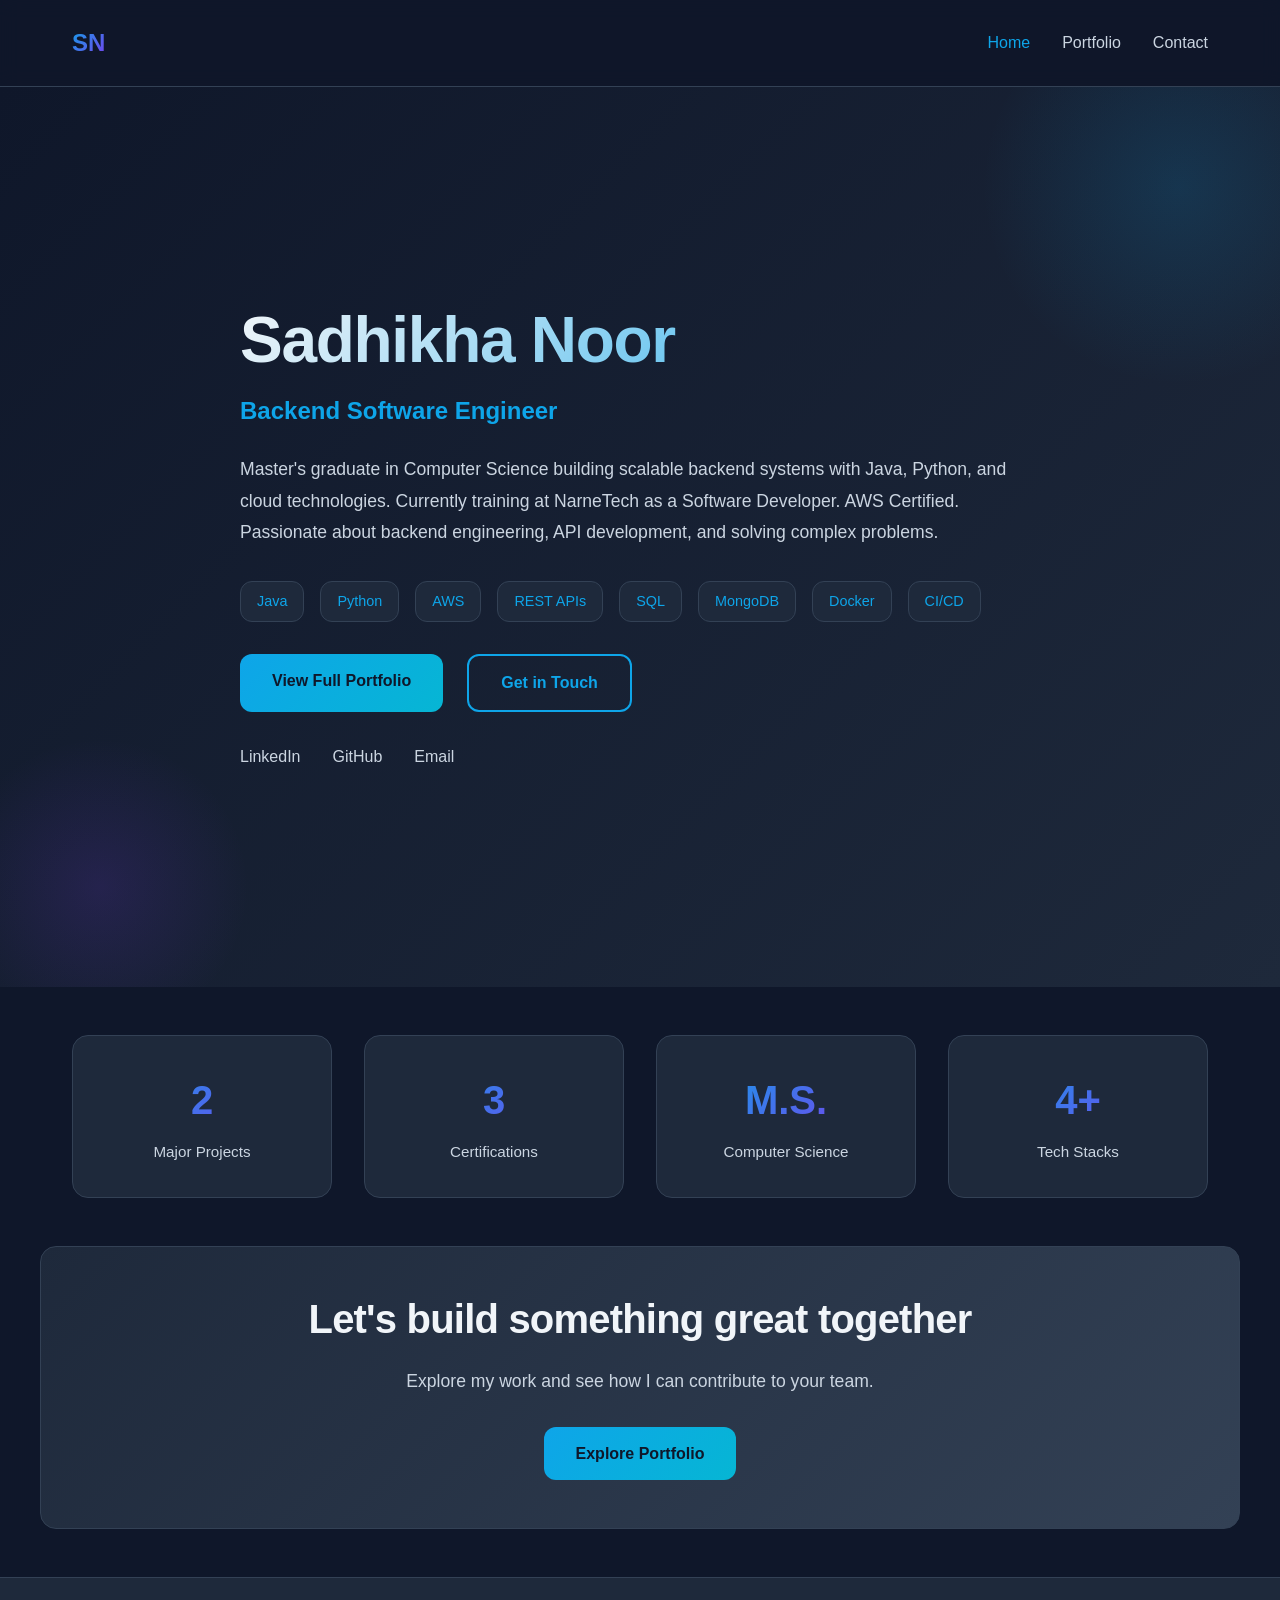
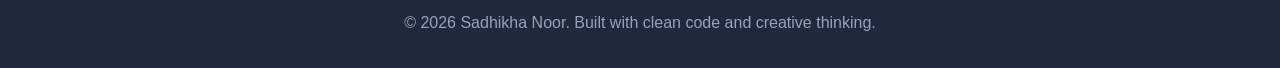
==== index.html @ 1e7cc941 "Add files via upload" ====
<!DOCTYPE html>
<html lang="en">
<head>
    <meta charset="UTF-8">
    <meta name="viewport" content="width=device-width, initial-scale=1.0">
    <title>Sadhikha Noor - Backend Software Engineer</title>
    <link rel="stylesheet" href="style.css">
</head>
<body>
    <nav class="navbar">
        <div class="nav-container">
            <div class="logo">SN</div>
            <ul class="nav-links">
                <li><a href="index.html" class="active">Home</a></li>
                <li><a href="portfolio.html">Portfolio</a></li>
                <li><a href="portfolio.html#contact">Contact</a></li>
            </ul>
        </div>
    </nav>

    <main>
        <!-- Hero Section -->
        <section class="hero">
            <div class="hero-content">
                <h1 class="hero-title">Sadhikha Noor</h1>
                <p class="hero-subtitle">Backend Software Engineer</p>
                
                <p class="hero-description">
                    Master's graduate in Computer Science building scalable backend systems with Java, Python, and cloud technologies. Currently training at NarneTech as a Software Developer. AWS Certified. Passionate about backend engineering, API development, and solving complex problems.
                </p>

                <div class="skills-grid">
                    <span class="skill-tag">Java</span>
                    <span class="skill-tag">Python</span>
                    <span class="skill-tag">AWS</span>
                    <span class="skill-tag">REST APIs</span>
                    <span class="skill-tag">SQL</span>
                    <span class="skill-tag">MongoDB</span>
                    <span class="skill-tag">Docker</span>
                    <span class="skill-tag">CI/CD</span>
                </div>

                <div class="cta-buttons">
                    <a href="portfolio.html" class="btn btn-primary">View Full Portfolio</a>
                    <a href="portfolio.html#contact" class="btn btn-secondary">Get in Touch</a>
                </div>

                <div class="social-links">
                    <a href="https://linkedin.com/in/sadhikhanoor" target="_blank" class="social-link">LinkedIn</a>
                    <a href="https://github.com/sadhikhanoor786" target="_blank" class="social-link">GitHub</a>
                    <a href="mailto:sadhikhanoor786@gmail.com" class="social-link">Email</a>
                </div>
            </div>
        </section>

        <!-- Quick Stats -->
        <section class="stats">
            <div class="stat-card">
                <div class="stat-number">2</div>
                <div class="stat-label">Major Projects</div>
            </div>
            <div class="stat-card">
                <div class="stat-number">3</div>
                <div class="stat-label">Certifications</div>
            </div>
            <div class="stat-card">
                <div class="stat-number">M.S.</div>
                <div class="stat-label">Computer Science</div>
            </div>
            <div class="stat-card">
                <div class="stat-number">4+</div>
                <div class="stat-label">Tech Stacks</div>
            </div>
        </section>

        <!-- Call to Action -->
        <section class="cta-section">
            <h2>Let's build something great together</h2>
            <p>Explore my work and see how I can contribute to your team.</p>
            <a href="portfolio.html" class="btn btn-primary">Explore Portfolio</a>
        </section>
    </main>

    <footer class="footer">
        <p>&copy; 2026 Sadhikha Noor. Built with clean code and creative thinking.</p>
    </footer>
</body>
</html>
---- style.css ----
/* ========================================
   DESIGN TOKENS & VARIABLES
   ======================================== */

:root {
    --bg-primary: #0F172A;
    --bg-secondary: #1E293B;
    --bg-tertiary: #334155;
    
    --text-primary: #F1F5F9;
    --text-secondary: #CBD5E1;
    --text-muted: #94A3B8;
    
    --accent-primary: #0EA5E9;
    --accent-secondary: #7C3AED;
    --accent-tertiary: #06B6D4;
    
    --border-color: #334155;
    --border-subtle: #1E293B;
    
    --radius-sm: 0.5rem;
    --radius-md: 0.75rem;
    --radius-lg: 1rem;
    
    --spacing-xs: 0.5rem;
    --spacing-sm: 1rem;
    --spacing-md: 1.5rem;
    --spacing-lg: 2rem;
    --spacing-xl: 3rem;
    
    --transition-fast: 150ms ease-in-out;
    --transition-base: 300ms ease-in-out;
    --transition-slow: 500ms ease-in-out;
}

/* ========================================
   GLOBAL STYLES
   ======================================== */

* {
    margin: 0;
    padding: 0;
    box-sizing: border-box;
}

html {
    scroll-behavior: smooth;
}

body {
    background-color: var(--bg-primary);
    color: var(--text-primary);
    font-family: -apple-system, BlinkMacSystemFont, 'Segoe UI', Roboto, Oxygen, Ubuntu, Cantarell, sans-serif;
    font-size: 16px;
    line-height: 1.6;
    overflow-x: hidden;
}

/* Headings */
h1, h2, h3, h4, h5, h6 {
    font-weight: 700;
    line-height: 1.2;
    letter-spacing: -0.02em;
}

h1 { font-size: 3.5rem; }
h2 { font-size: 2.5rem; }
h3 { font-size: 1.75rem; }
h4 { font-size: 1.25rem; }
h5 { font-size: 1.1rem; }
h6 { font-size: 1rem; }

a {
    color: var(--accent-primary);
    text-decoration: none;
    transition: color var(--transition-base);
}

a:hover {
    color: var(--accent-tertiary);
}

/* ========================================
   NAVIGATION
   ======================================== */

.navbar {
    position: sticky;
    top: 0;
    z-index: 1000;
    background-color: var(--bg-primary);
    border-bottom: 1px solid var(--border-color);
    backdrop-filter: blur(10px);
    background-color: rgba(15, 23, 42, 0.8);
}

.nav-container {
    max-width: 1200px;
    margin: 0 auto;
    padding: var(--spacing-md) var(--spacing-lg);
    display: flex;
    justify-content: space-between;
    align-items: center;
}

.logo {
    font-size: 1.5rem;
    font-weight: 800;
    background: linear-gradient(135deg, var(--accent-primary), var(--accent-secondary));
    -webkit-background-clip: text;
    -webkit-text-fill-color: transparent;
    background-clip: text;
}

.nav-links {
    display: flex;
    list-style: none;
    gap: var(--spacing-lg);
}

.nav-links a {
    color: var(--text-secondary);
    font-weight: 500;
    transition: color var(--transition-base);
}

.nav-links a:hover,
.nav-links a.active {
    color: var(--accent-primary);
}

/* ========================================
   HERO SECTION
   ======================================== */

.hero {
    min-height: 100vh;
    display: flex;
    align-items: center;
    justify-content: center;
    padding: var(--spacing-xl) var(--spacing-lg);
    background: linear-gradient(135deg, var(--bg-primary) 0%, var(--bg-secondary) 100%);
    position: relative;
    overflow: hidden;
}

.hero::before {
    content: '';
    position: absolute;
    width: 400px;
    height: 400px;
    background: radial-gradient(circle, rgba(14, 165, 233, 0.15) 0%, transparent 70%);
    border-radius: 50%;
    top: -100px;
    right: -100px;
    pointer-events: none;
}

.hero::after {
    content: '';
    position: absolute;
    width: 300px;
    height: 300px;
    background: radial-gradient(circle, rgba(124, 58, 237, 0.15) 0%, transparent 70%);
    border-radius: 50%;
    bottom: -50px;
    left: -50px;
    pointer-events: none;
}

.hero-content {
    max-width: 800px;
    z-index: 1;
    animation: fadeInUp 0.8s ease-out;
}

.hero-title {
    font-size: 4rem;
    margin-bottom: var(--spacing-sm);
    background: linear-gradient(135deg, var(--text-primary) 0%, var(--accent-primary) 100%);
    -webkit-background-clip: text;
    -webkit-text-fill-color: transparent;
    background-clip: text;
    line-height: 1.1;
}

.hero-subtitle {
    font-size: 1.5rem;
    color: var(--accent-primary);
    font-weight: 600;
    margin-bottom: var(--spacing-md);
}

.hero-description {
    font-size: 1.1rem;
    color: var(--text-secondary);
    margin-bottom: var(--spacing-lg);
    line-height: 1.8;
}

/* Skills Grid */
.skills-grid {
    display: flex;
    flex-wrap: wrap;
    gap: var(--spacing-sm);
    margin-bottom: var(--spacing-lg);
}

.skill-tag {
    display: inline-block;
    background-color: var(--bg-secondary);
    color: var(--accent-primary);
    padding: 0.5rem 1rem;
    border-radius: var(--radius-md);
    font-size: 0.9rem;
    font-weight: 500;
    border: 1px solid var(--border-color);
    transition: all var(--transition-base);
}

.skill-tag:hover {
    background-color: var(--accent-primary);
    color: var(--bg-primary);
    transform: translateY(-2px);
}

/* CTA Buttons */
.cta-buttons {
    display: flex;
    gap: var(--spacing-md);
    margin-bottom: var(--spacing-lg);
    flex-wrap: wrap;
}

.btn {
    display: inline-block;
    padding: 0.875rem 2rem;
    border-radius: var(--radius-md);
    font-weight: 600;
    font-size: 1rem;
    border: none;
    cursor: pointer;
    transition: all var(--transition-base);
    text-align: center;
}

.btn-primary {
    background: linear-gradient(135deg, var(--accent-primary), var(--accent-tertiary));
    color: var(--bg-primary);
}

.btn-primary:hover {
    transform: translateY(-2px);
    box-shadow: 0 10px 30px rgba(14, 165, 233, 0.3);
}

.btn-secondary {
    background-color: transparent;
    color: var(--accent-primary);
    border: 2px solid var(--accent-primary);
}

.btn-secondary:hover {
    background-color: var(--accent-primary);
    color: var(--bg-primary);
    transform: translateY(-2px);
}

/* Social Links */
.social-links {
    display: flex;
    gap: var(--spacing-lg);
}

.social-link {
    color: var(--text-secondary);
    font-weight: 500;
    transition: color var(--transition-base);
}

.social-link:hover {
    color: var(--accent-primary);
}

/* ========================================
   STATS SECTION
   ======================================== */

.stats {
    max-width: 1200px;
    margin: var(--spacing-xl) auto;
    padding: 0 var(--spacing-lg);
    display: grid;
    grid-template-columns: repeat(auto-fit, minmax(200px, 1fr));
    gap: var(--spacing-lg);
}

.stat-card {
    background-color: var(--bg-secondary);
    padding: var(--spacing-lg);
    border-radius: var(--radius-lg);
    border: 1px solid var(--border-color);
    text-align: center;
    transition: all var(--transition-base);
}

.stat-card:hover {
    transform: translateY(-4px);
    border-color: var(--accent-primary);
    box-shadow: 0 10px 30px rgba(14, 165, 233, 0.15);
}

.stat-number {
    font-size: 2.5rem;
    font-weight: 800;
    background: linear-gradient(135deg, var(--accent-primary), var(--accent-secondary));
    -webkit-background-clip: text;
    -webkit-text-fill-color: transparent;
    background-clip: text;
    margin-bottom: var(--spacing-xs);
}

.stat-label {
    color: var(--text-secondary);
    font-size: 0.95rem;
}

/* ========================================
   CTA SECTION
   ======================================== */

.cta-section {
    max-width: 1200px;
    margin: var(--spacing-xl) auto;
    padding: var(--spacing-xl);
    background: linear-gradient(135deg, var(--bg-secondary) 0%, var(--bg-tertiary) 100%);
    border-radius: var(--radius-lg);
    border: 1px solid var(--border-color);
    text-align: center;
}

.cta-section h2 {
    margin-bottom: var(--spacing-md);
}

.cta-section p {
    color: var(--text-secondary);
    margin-bottom: var(--spacing-lg);
    font-size: 1.1rem;
}

/* ========================================
   PAGE HEADER
   ======================================== */

.page-header {
    max-width: 1200px;
    margin: var(--spacing-xl) auto var(--spacing-lg);
    padding: 0 var(--spacing-lg);
    text-align: center;
}

.page-header h1 {
    margin-bottom: var(--spacing-md);
}

.page-header p {
    font-size: 1.1rem;
    color: var(--text-secondary);
}

/* ========================================
   SECTIONS
   ======================================== */

.section {
    max-width: 1200px;
    margin: var(--spacing-xl) auto;
    padding: 0 var(--spacing-lg);
}

.section-title {
    font-size: 2.2rem;
    margin-bottom: var(--spacing-lg);
    position: relative;
    display: inline-block;
}

.section-title::after {
    content: '';
    position: absolute;
    bottom: -10px;
    left: 0;
    width: 60px;
    height: 4px;
    background: linear-gradient(90deg, var(--accent-primary), var(--accent-secondary));
    border-radius: 2px;
}

/* ========================================
   PROJECTS GRID
   ======================================== */

.projects-grid {
    display: grid;
    grid-template-columns: repeat(auto-fit, minmax(350px, 1fr));
    gap: var(--spacing-lg);
    margin-top: var(--spacing-lg);
}

.project-card {
    background-color: var(--bg-secondary);
    border: 1px solid var(--border-color);
    border-radius: var(--radius-lg);
    padding: var(--spacing-lg);
    transition: all var(--transition-base);
    display: flex;
    flex-direction: column;
    height: 100%;
}

.project-card:hover {
    transform: translateY(-6px);
    border-color: var(--accent-primary);
    box-shadow: 0 20px 40px rgba(14, 165, 233, 0.2);
}

.project-header {
    display: flex;
    justify-content: space-between;
    align-items: flex-start;
    margin-bottom: var(--spacing-md);
    gap: var(--spacing-md);
}

.project-header h3 {
    font-size: 1.4rem;
    flex: 1;
}

.project-type {
    background-color: var(--bg-tertiary);
    color: var(--accent-secondary);
    padding: 0.25rem 0.75rem;
    border-radius: var(--radius-sm);
    font-size: 0.8rem;
    font-weight: 600;
    white-space: nowrap;
}

.project-description {
    color: var(--text-secondary);
    margin-bottom: var(--spacing-md);
    line-height: 1.7;
    flex-grow: 1;
}

.tech-stack {
    display: flex;
    flex-wrap: wrap;
    gap: var(--spacing-xs);
    margin-bottom: var(--spacing-md);
}

.tech-badge {
    display: inline-block;
    background-color: var(--bg-tertiary);
    color: var(--accent-primary);
    padding: 0.35rem 0.75rem;
    border-radius: var(--radius-sm);
    font-size: 0.8rem;
    font-family: 'Courier New', monospace;
    font-weight: 500;
    border: 1px solid var(--border-subtle);
    transition: all var(--transition-base);
}

.tech-badge:hover {
    background-color: var(--accent-primary);
    color: var(--bg-primary);
    transform: scale(1.05);
}

.project-links {
    display: flex;
    gap: var(--spacing-md);
}

.project-link {
    color: var(--accent-primary);
    font-weight: 600;
    transition: color var(--transition-base);
}

.project-link:hover {
    color: var(--accent-tertiary);
}

/* ========================================
   EXPERIENCE SECTION
   ======================================== */

.experience-item {
    background-color: var(--bg-secondary);
    border-left: 4px solid var(--accent-primary);
    padding: var(--spacing-lg);
    margin-bottom: var(--spacing-lg);
    border-radius: var(--radius-md);
    transition: all var(--transition-base);
}

.experience-item:hover {
    transform: translateX(4px);
    box-shadow: 0 10px 30px rgba(14, 165, 233, 0.1);
}

.exp-header h3 {
    font-size: 1.3rem;
    margin-bottom: 0.25rem;
}

.company {
    color: var(--accent-primary);
    font-weight: 600;
    font-size: 0.95rem;
}

.exp-period {
    color: var(--text-muted);
    font-size: 0.9rem;
    margin-bottom: var(--spacing-md);
    font-weight: 500;
}

.exp-details p {
    color: var(--text-secondary);
    margin-bottom: var(--spacing-sm);
}

.exp-list {
    list-style: none;
    margin-left: 0;
    padding-left: 0;
    color: var(--text-secondary);
}

.exp-list li {
    padding-left: 1.5rem;
    margin-bottom: 0.5rem;
    position: relative;
}

.exp-list li::before {
    content: '→';
    position: absolute;
    left: 0;
    color: var(--accent-primary);
    font-weight: 600;
}

/* ========================================
   EDUCATION SECTION
   ======================================== */

.edu-grid {
    display: grid;
    grid-template-columns: repeat(auto-fit, minmax(300px, 1fr));
    gap: var(--spacing-lg);
    margin-top: var(--spacing-lg);
}

.edu-card {
    background-color: var(--bg-secondary);
    border: 1px solid var(--border-color);
    border-radius: var(--radius-lg);
    padding: var(--spacing-lg);
    transition: all var(--transition-base);
}

.edu-card:hover {
    transform: translateY(-4px);
    border-color: var(--accent-secondary);
    box-shadow: 0 10px 30px rgba(124, 58, 237, 0.15);
}

.edu-card h3 {
    font-size: 1.3rem;
    margin-bottom: 0.5rem;
    color: var(--text-primary);
}

.edu-school {
    color: var(--accent-secondary);
    font-weight: 600;
    font-size: 0.95rem;
    margin-bottom: 0.25rem;
}

.edu-period {
    color: var(--text-muted);
    font-size: 0.9rem;
    margin-bottom: var(--spacing-sm);
}

.edu-major {
    color: var(--text-secondary);
    font-size: 0.95rem;
}

/* ========================================
   CERTIFICATIONS SECTION
   ======================================== */

.certs-container {
    display: grid;
    grid-template-columns: repeat(auto-fit, minmax(300px, 1fr));
    gap: var(--spacing-lg);
    margin-bottom: var(--spacing-xl);
}

.cert-group {
    background-color: var(--bg-secondary);
    padding: var(--spacing-lg);
    border-radius: var(--radius-lg);
    border: 1px solid var(--border-color);
}

.cert-group h3 {
    font-size: 1.2rem;
    margin-bottom: var(--spacing-md);
    color: var(--accent-primary);
}

.cert-list {
    list-style: none;
    margin: 0;
    padding: 0;
}

.cert-list li {
    color: var(--text-secondary);
    padding: 0.5rem 0;
    padding-left: 1.5rem;
    position: relative;
}

.cert-list li::before {
    content: '✓';
    position: absolute;
    left: 0;
    color: var(--accent-primary);
    font-weight: bold;
}

/* ========================================
   SKILLS MATRIX
   ======================================== */

.skills-matrix {
    display: grid;
    grid-template-columns: repeat(auto-fit, minmax(280px, 1fr));
    gap: var(--spacing-lg);
    margin-top: var(--spacing-lg);
}

.skill-category {
    background-color: var(--bg-secondary);
    padding: var(--spacing-lg);
    border-radius: var(--radius-lg);
    border: 1px solid var(--border-color);
}

.skill-category h4 {
    color: var(--accent-primary);
    margin-bottom: var(--spacing-md);
    font-size: 1.1rem;
}

.skill-list {
    display: flex;
    flex-wrap: wrap;
    gap: var(--spacing-xs);
}

.skill-item {
    display: inline-block;
    background-color: var(--bg-tertiary);
    color: var(--text-primary);
    padding: 0.5rem 1rem;
    border-radius: var(--radius-sm);
    font-size: 0.9rem;
    border: 1px solid var(--border-subtle);
    transition: all var(--transition-base);
}

.skill-item:hover {
    background-color: var(--accent-primary);
    color: var(--bg-primary);
    transform: scale(1.05);
}

/* ========================================
   CONTACT SECTION
   ======================================== */

.contact-section {
    margin-bottom: var(--spacing-xl);
}

.contact-container {
    display: grid;
    grid-template-columns: 1fr 1fr;
    gap: var(--spacing-xl);
    margin-top: var(--spacing-lg);
}

.contact-info {
    background-color: var(--bg-secondary);
    padding: var(--spacing-lg);
    border-radius: var(--radius-lg);
    border: 1px solid var(--border-color);
}

.contact-info p {
    color: var(--text-secondary);
    margin-bottom: var(--spacing-lg);
    line-height: 1.8;
}

.contact-details {
    display: flex;
    flex-direction: column;
    gap: var(--spacing-md);
}

.contact-item {
    display: flex;
    flex-direction: column;
    gap: 0.25rem;
}

.contact-item .label {
    color: var(--accent-primary);
    font-weight: 600;
    font-size: 0.9rem;
}

.contact-item a,
.contact-item p {
    color: var(--text-secondary);
}

/* Contact Form */
.contact-form {
    background-color: var(--bg-secondary);
    padding: var(--spacing-lg);
    border-radius: var(--radius-lg);
    border: 1px solid var(--border-color);
    display: flex;
    flex-direction: column;
    gap: var(--spacing-md);
}

.form-group {
    display: flex;
    flex-direction: column;
}

.contact-form input,
.contact-form textarea {
    background-color: var(--bg-tertiary);
    color: var(--text-primary);
    border: 1px solid var(--border-color);
    padding: 0.75rem 1rem;
    border-radius: var(--radius-md);
    font-family: inherit;
    font-size: 1rem;
    transition: all var(--transition-base);
}

.contact-form input:focus,
.contact-form textarea:focus {
    outline: none;
    border-color: var(--accent-primary);
    box-shadow: 0 0 0 3px rgba(14, 165, 233, 0.1);
}

.contact-form input::placeholder,
.contact-form textarea::placeholder {
    color: var(--text-muted);
}

/* ========================================
   FOOTER
   ======================================== */

.footer {
    background-color: var(--bg-secondary);
    border-top: 1px solid var(--border-color);
    padding: var(--spacing-lg);
    text-align: center;
    color: var(--text-muted);
    margin-top: var(--spacing-xl);
}

.footer p {
    margin: 0;
}

/* ========================================
   ANIMATIONS
   ======================================== */

@keyframes fadeInUp {
    from {
        opacity: 0;
        transform: translateY(30px);
    }
    to {
        opacity: 1;
        transform: translateY(0);
    }
}

@keyframes slideInRight {
    from {
        opacity: 0;
        transform: translateX(-20px);
    }
    to {
        opacity: 1;
        transform: translateX(0);
    }
}

/* ========================================
   RESPONSIVE DESIGN
   ======================================== */

@media (max-width: 768px) {
    :root {
        font-size: 14px;
    }

    h1 { font-size: 2.5rem; }
    h2 { font-size: 1.8rem; }
    h3 { font-size: 1.3rem; }

    .hero-title {
        font-size: 2.5rem;
    }

    .hero-subtitle {
        font-size: 1.2rem;
    }

    .nav-links {
        gap: var(--spacing-md);
    }

    .cta-buttons {
        flex-direction: column;
    }

    .btn {
        width: 100%;
        text-align: center;
    }

    .projects-grid {
        grid-template-columns: 1fr;
    }

    .contact-container {
        grid-template-columns: 1fr;
    }

    .stats {
        grid-template-columns: repeat(2, 1fr);
    }

    .section {
        padding: 0 var(--spacing-md);
    }

    .nav-container {
        padding: var(--spacing-md);
    }

    .hero {
        min-height: 80vh;
        padding: var(--spacing-lg) var(--spacing-md);
    }
}

@media (max-width: 480px) {
    :root {
        font-size: 14px;
    }

    h1 { font-size: 1.8rem; }
    h2 { font-size: 1.4rem; }

    .hero-title {
        font-size: 2rem;
    }

    .nav-links {
        gap: var(--spacing-sm);
        font-size: 0.9rem;
    }

    .logo {
        font-size: 1.2rem;
    }

    .stats {
        grid-template-columns: 1fr;
    }

    .skills-matrix {
        grid-template-columns: 1fr;
    }

    .edu-grid {
        grid-template-columns: 1fr;
    }

    .certs-container {
        grid-template-columns: 1fr;
    }
}

/* Reduced motion preference */
@media (prefers-reduced-motion: reduce) {
    * {
        animation-duration: 0.01ms !important;
        animation-iteration-count: 1 !important;
        transition-duration: 0.01ms !important;
        scroll-behavior: auto !important;
    }
}
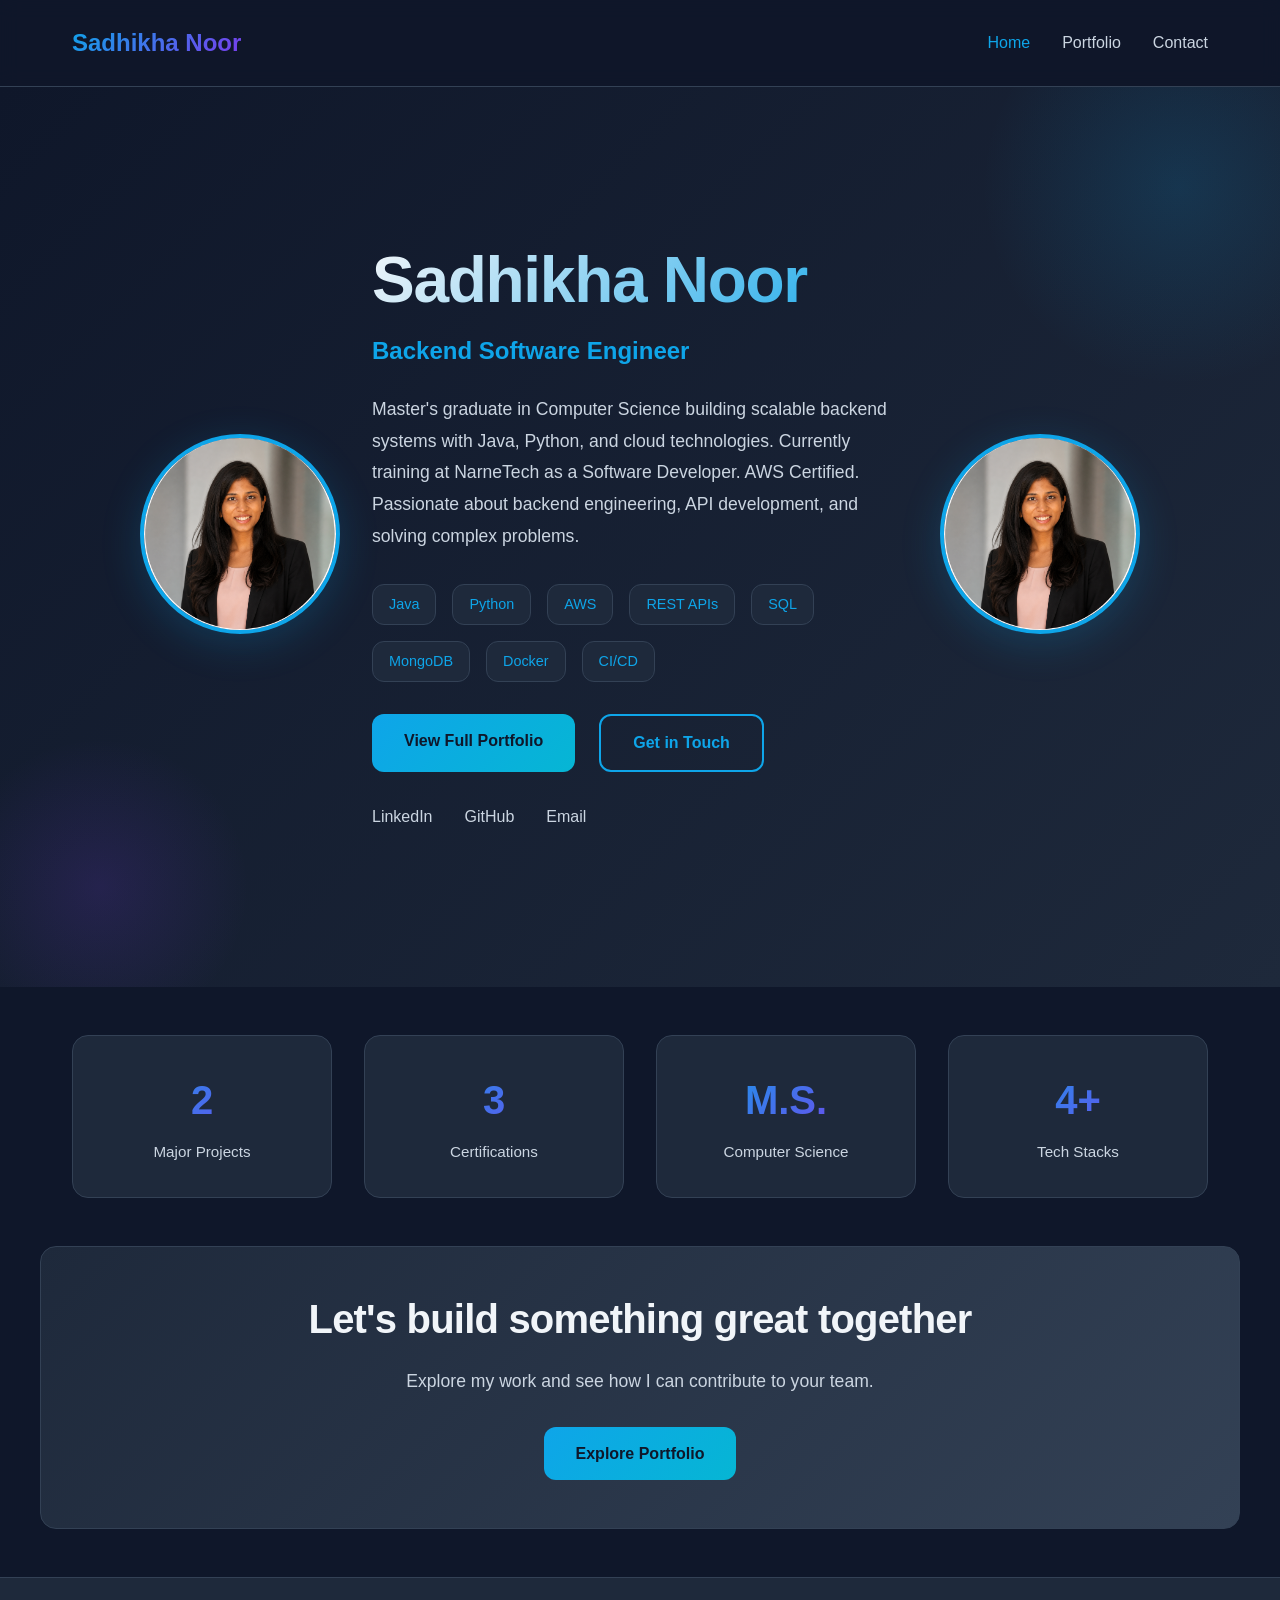
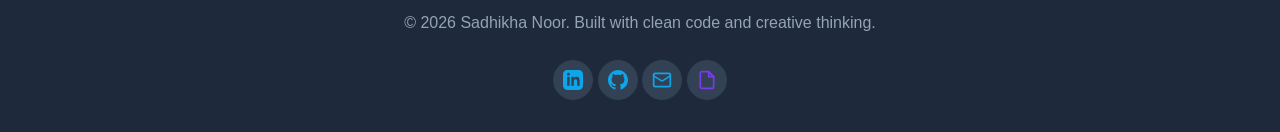
==== commit 7605bff4: "Add files via upload" ====
--- a/index.html
+++ b/index.html
@@ -9,7 +9,7 @@
 <body>
     <nav class="navbar">
         <div class="nav-container">
-            <div class="logo">SN</div>
+            <div class="logo">Sadhikha Noor</div>
             <ul class="nav-links">
                 <li><a href="index.html" class="active">Home</a></li>
                 <li><a href="portfolio.html">Portfolio</a></li>
@@ -21,9 +21,13 @@
     <main>
         <!-- Hero Section -->
         <section class="hero">
-            <div class="hero-content">
-                <h1 class="hero-title">Sadhikha Noor</h1>
-                <p class="hero-subtitle">Backend Software Engineer</p>
+            <div class="hero-wrapper">
+                <div class="hero-photo-container">
+                    <img src="profile.png" alt="Sadhikha Noor" class="profile-photo">
+                </div>
+                <div class="hero-content">
+                    <h1 class="hero-title">Sadhikha Noor</h1>
+                    <p class="hero-subtitle">Backend Software Engineer</p>
                 
                 <p class="hero-description">
                     Master's graduate in Computer Science building scalable backend systems with Java, Python, and cloud technologies. Currently training at NarneTech as a Software Developer. AWS Certified. Passionate about backend engineering, API development, and solving complex problems.
@@ -49,6 +53,10 @@
                     <a href="https://linkedin.com/in/sadhikhanoor" target="_blank" class="social-link">LinkedIn</a>
                     <a href="https://github.com/sadhikhanoor786" target="_blank" class="social-link">GitHub</a>
                     <a href="mailto:sadhikhanoor786@gmail.com" class="social-link">Email</a>
+                </div>
+                </div>
+                <div class="hero-image">
+                    <img src="profile.png" alt="Sadhikha Noor" class="profile-photo">
                 </div>
             </div>
         </section>
@@ -82,7 +90,33 @@
     </main>
 
     <footer class="footer">
-        <p>&copy; 2026 Sadhikha Noor. Built with clean code and creative thinking.</p>
+        <div class="footer-content">
+            <p>&copy; 2026 Sadhikha Noor. Built with clean code and creative thinking.</p>
+            <div class="footer-links">
+                <a href="https://linkedin.com/in/sadhikhanoor" target="_blank" class="footer-social" title="LinkedIn">
+                    <svg width="20" height="20" viewBox="0 0 24 24" fill="currentColor">
+                        <path d="M19 0h-14c-2.761 0-5 2.239-5 5v14c0 2.761 2.239 5 5 5h14c2.762 0 5-2.239 5-5v-14c0-2.761-2.238-5-5-5zm-11 19h-3v-11h3v11zm-1.5-12.268c-.966 0-1.75-.79-1.75-1.764s.784-1.764 1.75-1.764 1.75.79 1.75 1.764-.783 1.764-1.75 1.764zm13.5 12.268h-3v-5.604c0-3.368-4-3.113-4 0v5.604h-3v-11h3v1.765c1.396-2.586 7-2.777 7 2.476v6.759z"/>
+                    </svg>
+                </a>
+                <a href="https://github.com/sadhikhanoor786" target="_blank" class="footer-social" title="GitHub">
+                    <svg width="20" height="20" viewBox="0 0 24 24" fill="currentColor">
+                        <path d="M12 0c-6.626 0-12 5.373-12 12 0 5.302 3.438 9.8 8.207 11.387.599.111.793-.261.793-.577v-2.234c-3.338.726-4.033-1.416-4.033-1.416-.546-1.387-1.333-1.756-1.333-1.756-1.089-.745.083-.729.083-.729 1.205.084 1.839 1.237 1.839 1.237 1.07 1.834 2.807 1.304 3.492.997.107-.775.418-1.305.762-1.604-2.665-.305-5.467-1.334-5.467-5.931 0-1.311.469-2.381 1.236-3.221-.124-.303-.535-1.524.117-3.176 0 0 1.008-.322 3.301 1.23.957-.266 1.983-.399 3.003-.404 1.02.005 2.047.138 3.006.404 2.291-1.552 3.297-1.23 3.297-1.23.653 1.653.242 2.874.118 3.176.77.84 1.235 1.911 1.235 3.221 0 4.609-2.807 5.624-5.479 5.921.43.372.823 1.102.823 2.222v 3.293c0 .319.192.694.801.576 4.765-1.589 8.199-6.086 8.199-11.386 0-6.627-5.373-12-12-12z"/>
+                    </svg>
+                </a>
+                <a href="mailto:sadhikhanoor786@gmail.com" class="footer-social" title="Email">
+                    <svg width="20" height="20" viewBox="0 0 24 24" fill="none" stroke="currentColor" stroke-width="2" stroke-linecap="round" stroke-linejoin="round">
+                        <rect x="2" y="4" width="20" height="16" rx="2"></rect>
+                        <path d="m22 7-8.97 5.7a1.94 1.94 0 0 1-2.06 0L2 7"></path>
+                    </svg>
+                </a>
+                <a href="https://drive.google.com/file/d/1YOUR_RESUME_ID/view" target="_blank" class="footer-social resume-link" title="Download Resume">
+                    <svg width="20" height="20" viewBox="0 0 24 24" fill="none" stroke="currentColor" stroke-width="2" stroke-linecap="round" stroke-linejoin="round">
+                        <path d="M14 2H6a2 2 0 0 0-2 2v16a2 2 0 0 0 2 2h12a2 2 0 0 0 2-2V8z"></path>
+                        <polyline points="14 2 14 8 20 8"></polyline>
+                    </svg>
+                </a>
+            </div>
+        </div>
     </footer>
 </body>
 </html>
--- a/style.css
+++ b/style.css
@@ -168,8 +168,35 @@
     pointer-events: none;
 }
 
+.hero-wrapper {
+    display: flex;
+    align-items: center;
+    gap: var(--spacing-lg);
+    max-width: 1000px;
+    z-index: 1;
+}
+
+.hero-photo-container {
+    flex-shrink: 0;
+    animation: fadeInUp 0.8s ease-out 0.2s both;
+}
+
+.profile-photo {
+    width: 200px;
+    height: 200px;
+    border-radius: 50%;
+    object-fit: cover;
+    border: 4px solid var(--accent-primary);
+    box-shadow: 0 10px 40px rgba(14, 165, 233, 0.2);
+    transition: transform var(--transition-base);
+}
+
+.profile-photo:hover {
+    transform: scale(1.05);
+}
+
 .hero-content {
-    max-width: 800px;
+    max-width: 600px;
     z-index: 1;
     animation: fadeInUp 0.8s ease-out;
 }
@@ -803,6 +830,50 @@
     margin-top: var(--spacing-xl);
 }
 
+.footer-content {
+    max-width: 1200px;
+    margin: 0 auto;
+    display: flex;
+    flex-direction: column;
+    align-items: center;
+    gap: var(--spacing-md);
+}
+
+.footer-social-links {
+    display: flex;
+    justify-content: center;
+    gap: var(--spacing-lg);
+    margin-bottom: var(--spacing-md);
+}
+
+.footer-social {
+    display: inline-flex;
+    align-items: center;
+    justify-content: center;
+    width: 40px;
+    height: 40px;
+    border-radius: 50%;
+    background-color: var(--bg-tertiary);
+    color: var(--accent-primary);
+    transition: all var(--transition-base);
+    border: 1px solid var(--border-color);
+}
+
+.footer-social:hover {
+    background-color: var(--accent-primary);
+    color: var(--bg-primary);
+    transform: translateY(-3px);
+    box-shadow: 0 8px 20px rgba(14, 165, 233, 0.3);
+}
+
+.resume-link {
+    color: var(--accent-secondary);
+}
+
+.resume-link:hover {
+    background-color: var(--accent-secondary);
+}
+
 .footer p {
     margin: 0;
 }
@@ -852,6 +923,20 @@
 
     .hero-subtitle {
         font-size: 1.2rem;
+    }
+
+    .hero-wrapper {
+        flex-direction: column;
+        text-align: center;
+    }
+
+    .profile-photo {
+        width: 160px;
+        height: 160px;
+    }
+
+    .footer-social-links {
+        gap: var(--spacing-md);
     }
 
     .nav-links {
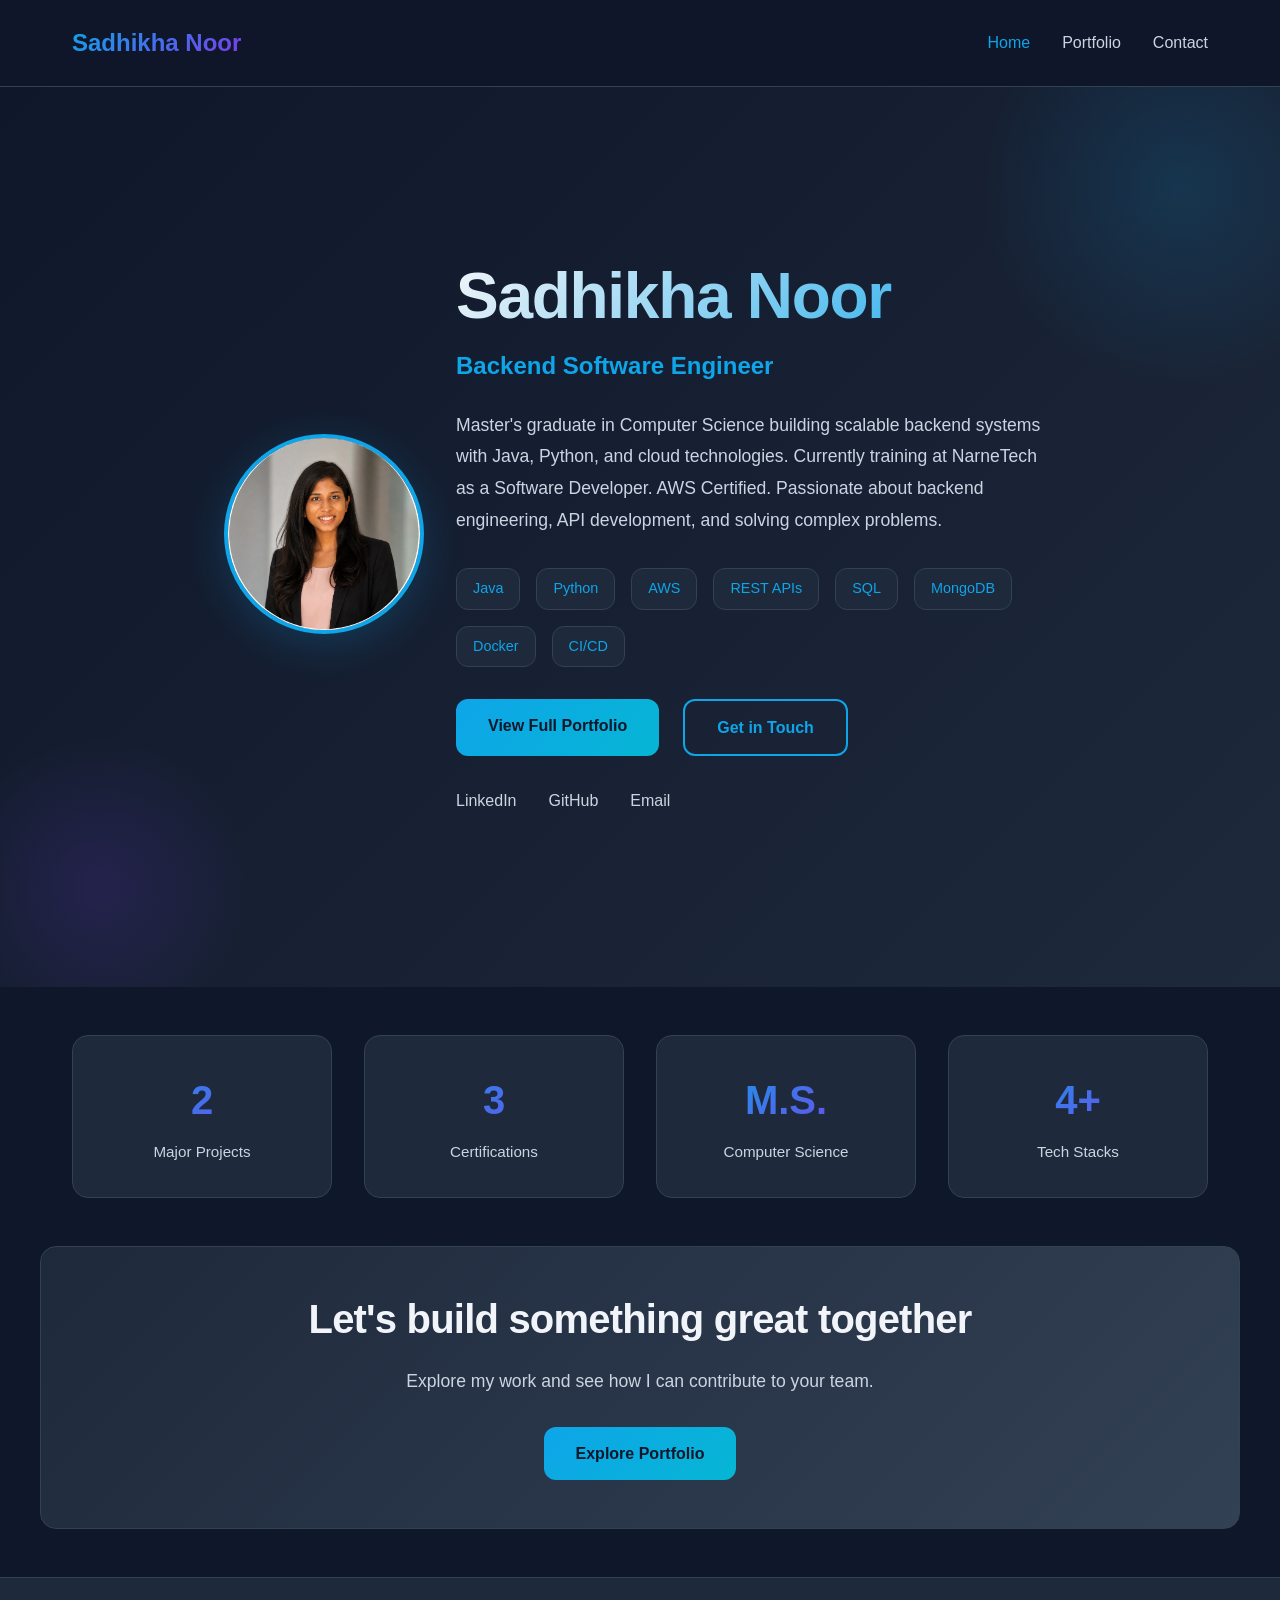
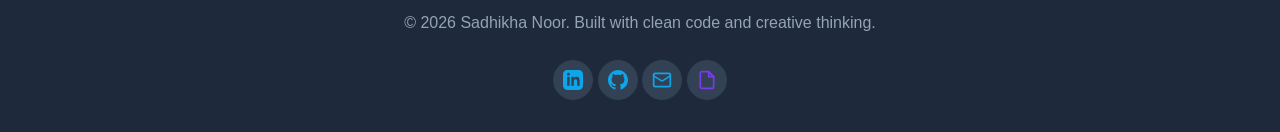
==== commit 20d82a30: "Add files via upload" ====
--- a/index.html
+++ b/index.html
@@ -54,9 +54,6 @@
                     <a href="https://github.com/sadhikhanoor786" target="_blank" class="social-link">GitHub</a>
                     <a href="mailto:sadhikhanoor786@gmail.com" class="social-link">Email</a>
                 </div>
-                </div>
-                <div class="hero-image">
-                    <img src="profile.png" alt="Sadhikha Noor" class="profile-photo">
                 </div>
             </div>
         </section>
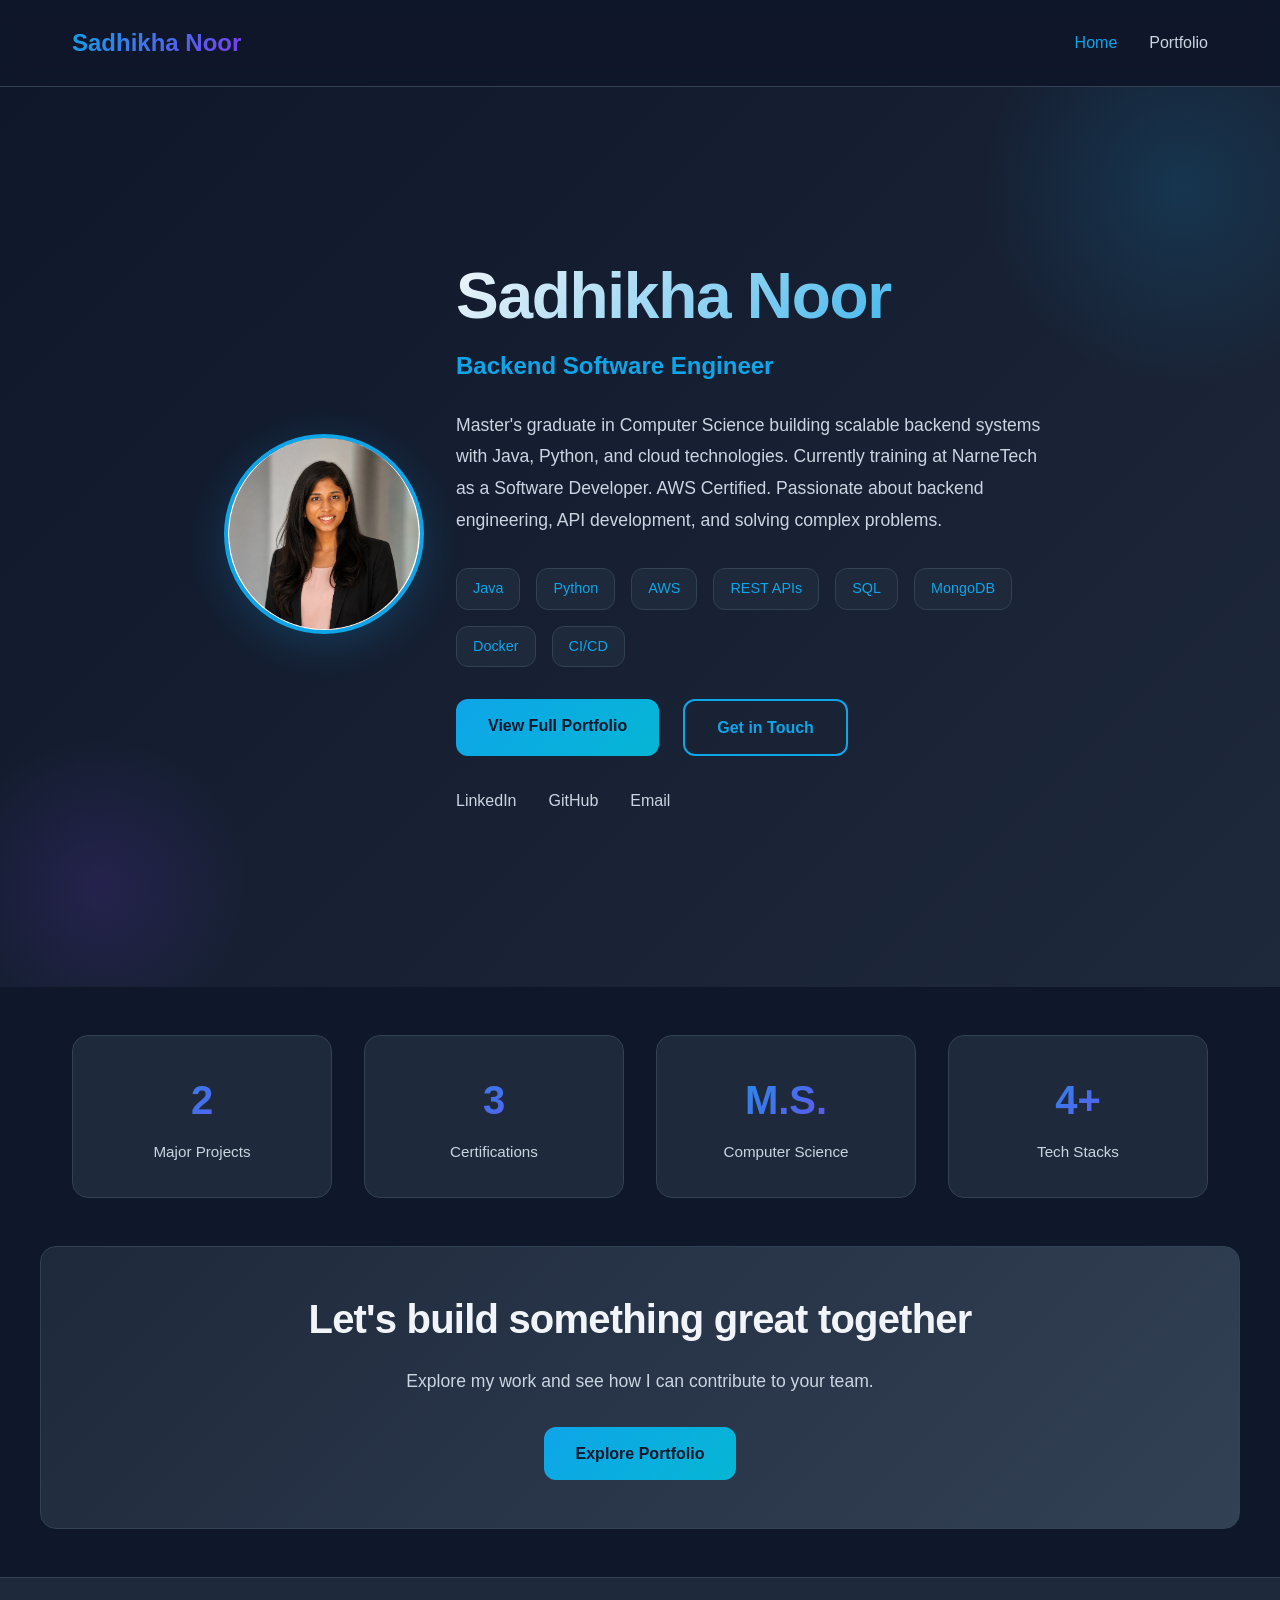
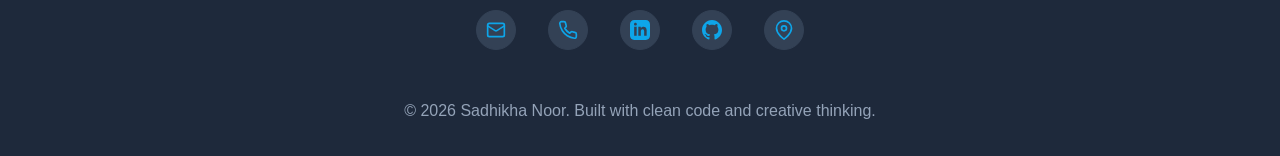
==== commit 802a7468: "Add files via upload" ====
--- a/index.html
+++ b/index.html
@@ -13,7 +13,6 @@
             <ul class="nav-links">
                 <li><a href="index.html" class="active">Home</a></li>
                 <li><a href="portfolio.html">Portfolio</a></li>
-                <li><a href="portfolio.html#contact">Contact</a></li>
             </ul>
         </div>
     </nav>
@@ -88,31 +87,36 @@
 
     <footer class="footer">
         <div class="footer-content">
-            <p>&copy; 2026 Sadhikha Noor. Built with clean code and creative thinking.</p>
-            <div class="footer-links">
-                <a href="https://linkedin.com/in/sadhikhanoor" target="_blank" class="footer-social" title="LinkedIn">
-                    <svg width="20" height="20" viewBox="0 0 24 24" fill="currentColor">
-                        <path d="M19 0h-14c-2.761 0-5 2.239-5 5v14c0 2.761 2.239 5 5 5h14c2.762 0 5-2.239 5-5v-14c0-2.761-2.238-5-5-5zm-11 19h-3v-11h3v11zm-1.5-12.268c-.966 0-1.75-.79-1.75-1.764s.784-1.764 1.75-1.764 1.75.79 1.75 1.764-.783 1.764-1.75 1.764zm13.5 12.268h-3v-5.604c0-3.368-4-3.113-4 0v5.604h-3v-11h3v1.765c1.396-2.586 7-2.777 7 2.476v6.759z"/>
-                    </svg>
-                </a>
-                <a href="https://github.com/sadhikhanoor786" target="_blank" class="footer-social" title="GitHub">
-                    <svg width="20" height="20" viewBox="0 0 24 24" fill="currentColor">
-                        <path d="M12 0c-6.626 0-12 5.373-12 12 0 5.302 3.438 9.8 8.207 11.387.599.111.793-.261.793-.577v-2.234c-3.338.726-4.033-1.416-4.033-1.416-.546-1.387-1.333-1.756-1.333-1.756-1.089-.745.083-.729.083-.729 1.205.084 1.839 1.237 1.839 1.237 1.07 1.834 2.807 1.304 3.492.997.107-.775.418-1.305.762-1.604-2.665-.305-5.467-1.334-5.467-5.931 0-1.311.469-2.381 1.236-3.221-.124-.303-.535-1.524.117-3.176 0 0 1.008-.322 3.301 1.23.957-.266 1.983-.399 3.003-.404 1.02.005 2.047.138 3.006.404 2.291-1.552 3.297-1.23 3.297-1.23.653 1.653.242 2.874.118 3.176.77.84 1.235 1.911 1.235 3.221 0 4.609-2.807 5.624-5.479 5.921.43.372.823 1.102.823 2.222v 3.293c0 .319.192.694.801.576 4.765-1.589 8.199-6.086 8.199-11.386 0-6.627-5.373-12-12-12z"/>
-                    </svg>
-                </a>
-                <a href="mailto:sadhikhanoor786@gmail.com" class="footer-social" title="Email">
+            <div class="footer-social-links">
+                <a href="mailto:sadhikhanoor786@gmail.com" class="footer-social email-link" title="Email: sadhikhanoor786@gmail.com" data-tooltip="Email">
                     <svg width="20" height="20" viewBox="0 0 24 24" fill="none" stroke="currentColor" stroke-width="2" stroke-linecap="round" stroke-linejoin="round">
                         <rect x="2" y="4" width="20" height="16" rx="2"></rect>
                         <path d="m22 7-8.97 5.7a1.94 1.94 0 0 1-2.06 0L2 7"></path>
                     </svg>
                 </a>
-                <a href="https://drive.google.com/file/d/1YOUR_RESUME_ID/view" target="_blank" class="footer-social resume-link" title="Download Resume">
+                <a href="tel:+916281934451" class="footer-social phone-link" title="Phone: +91 628 193 4451" data-tooltip="Call">
                     <svg width="20" height="20" viewBox="0 0 24 24" fill="none" stroke="currentColor" stroke-width="2" stroke-linecap="round" stroke-linejoin="round">
-                        <path d="M14 2H6a2 2 0 0 0-2 2v16a2 2 0 0 0 2 2h12a2 2 0 0 0 2-2V8z"></path>
-                        <polyline points="14 2 14 8 20 8"></polyline>
+                        <path d="M22 16.92v3a2 2 0 0 1-2.18 2 19.79 19.79 0 0 1-8.63-3.07 19.5 19.5 0 0 1-6-6 19.79 19.79 0 0 1-3.07-8.67A2 2 0 0 1 4.11 2h3a2 2 0 0 1 2 1.72 12.84 12.84 0 0 0 .7 2.81 2 2 0 0 1-.45 2.11L8.09 9.91a16 16 0 0 0 6 6l1.27-1.27a2 2 0 0 1 2.11-.45 12.84 12.84 0 0 0 2.81.7A2 2 0 0 1 22 16.92z"></path>
+                    </svg>
+                </a>
+                <a href="https://linkedin.com/in/sadhikhanoor" target="_blank" class="footer-social linkedin-link" title="LinkedIn: Sadhikha Noor" data-tooltip="LinkedIn">
+                    <svg width="20" height="20" viewBox="0 0 24 24" fill="currentColor">
+                        <path d="M19 0h-14c-2.761 0-5 2.239-5 5v14c0 2.761 2.239 5 5 5h14c2.762 0 5-2.239 5-5v-14c0-2.761-2.238-5-5-5zm-11 19h-3v-11h3v11zm-1.5-12.268c-.966 0-1.75-.79-1.75-1.764s.784-1.764 1.75-1.764 1.75.79 1.75 1.764-.783 1.764-1.75 1.764zm13.5 12.268h-3v-5.604c0-3.368-4-3.113-4 0v5.604h-3v-11h3v1.765c1.396-2.586 7-2.777 7 2.476v6.759z"/>
+                    </svg>
+                </a>
+                <a href="https://github.com/sadhikhanoor786" target="_blank" class="footer-social github-link" title="GitHub: sadhikhanoor786" data-tooltip="GitHub">
+                    <svg width="20" height="20" viewBox="0 0 24 24" fill="currentColor">
+                        <path d="M12 0c-6.626 0-12 5.373-12 12 0 5.302 3.438 9.8 8.207 11.387.599.111.793-.261.793-.577v-2.234c-3.338.726-4.033-1.416-4.033-1.416-.546-1.387-1.333-1.756-1.333-1.756-1.089-.745.083-.729.083-.729 1.205.084 1.839 1.237 1.839 1.237 1.07 1.834 2.807 1.304 3.492.997.107-.775.418-1.305.762-1.604-2.665-.305-5.467-1.334-5.467-5.931 0-1.311.469-2.381 1.236-3.221-.124-.303-.535-1.524.117-3.176 0 0 1.008-.322 3.301 1.23.957-.266 1.983-.399 3.003-.404 1.02.005 2.047.138 3.006.404 2.291-1.552 3.297-1.23 3.297-1.23.653 1.653.242 2.874.118 3.176.77.84 1.235 1.911 1.235 3.221 0 4.609-2.807 5.624-5.479 5.921.43.372.823 1.102.823 2.222v 3.293c0 .319.192.694.801.576 4.765-1.589 8.199-6.086 8.199-11.386 0-6.627-5.373-12-12-12z"/>
+                    </svg>
+                </a>
+                <a href="https://maps.google.com/?q=Vijayawada,Andhra+Pradesh,India" target="_blank" class="footer-social location-link" title="Vijayawada, Andhra Pradesh, India" data-tooltip="Location">
+                    <svg width="20" height="20" viewBox="0 0 24 24" fill="none" stroke="currentColor" stroke-width="2" stroke-linecap="round" stroke-linejoin="round">
+                        <path d="M21 10c0 7-9 13-9 13s-9-6-9-13a9 9 0 0 1 18 0z"></path>
+                        <circle cx="12" cy="10" r="3"></circle>
                     </svg>
                 </a>
             </div>
+            <p>&copy; 2026 Sadhikha Noor. Built with clean code and creative thinking.</p>
         </div>
     </footer>
 </body>
